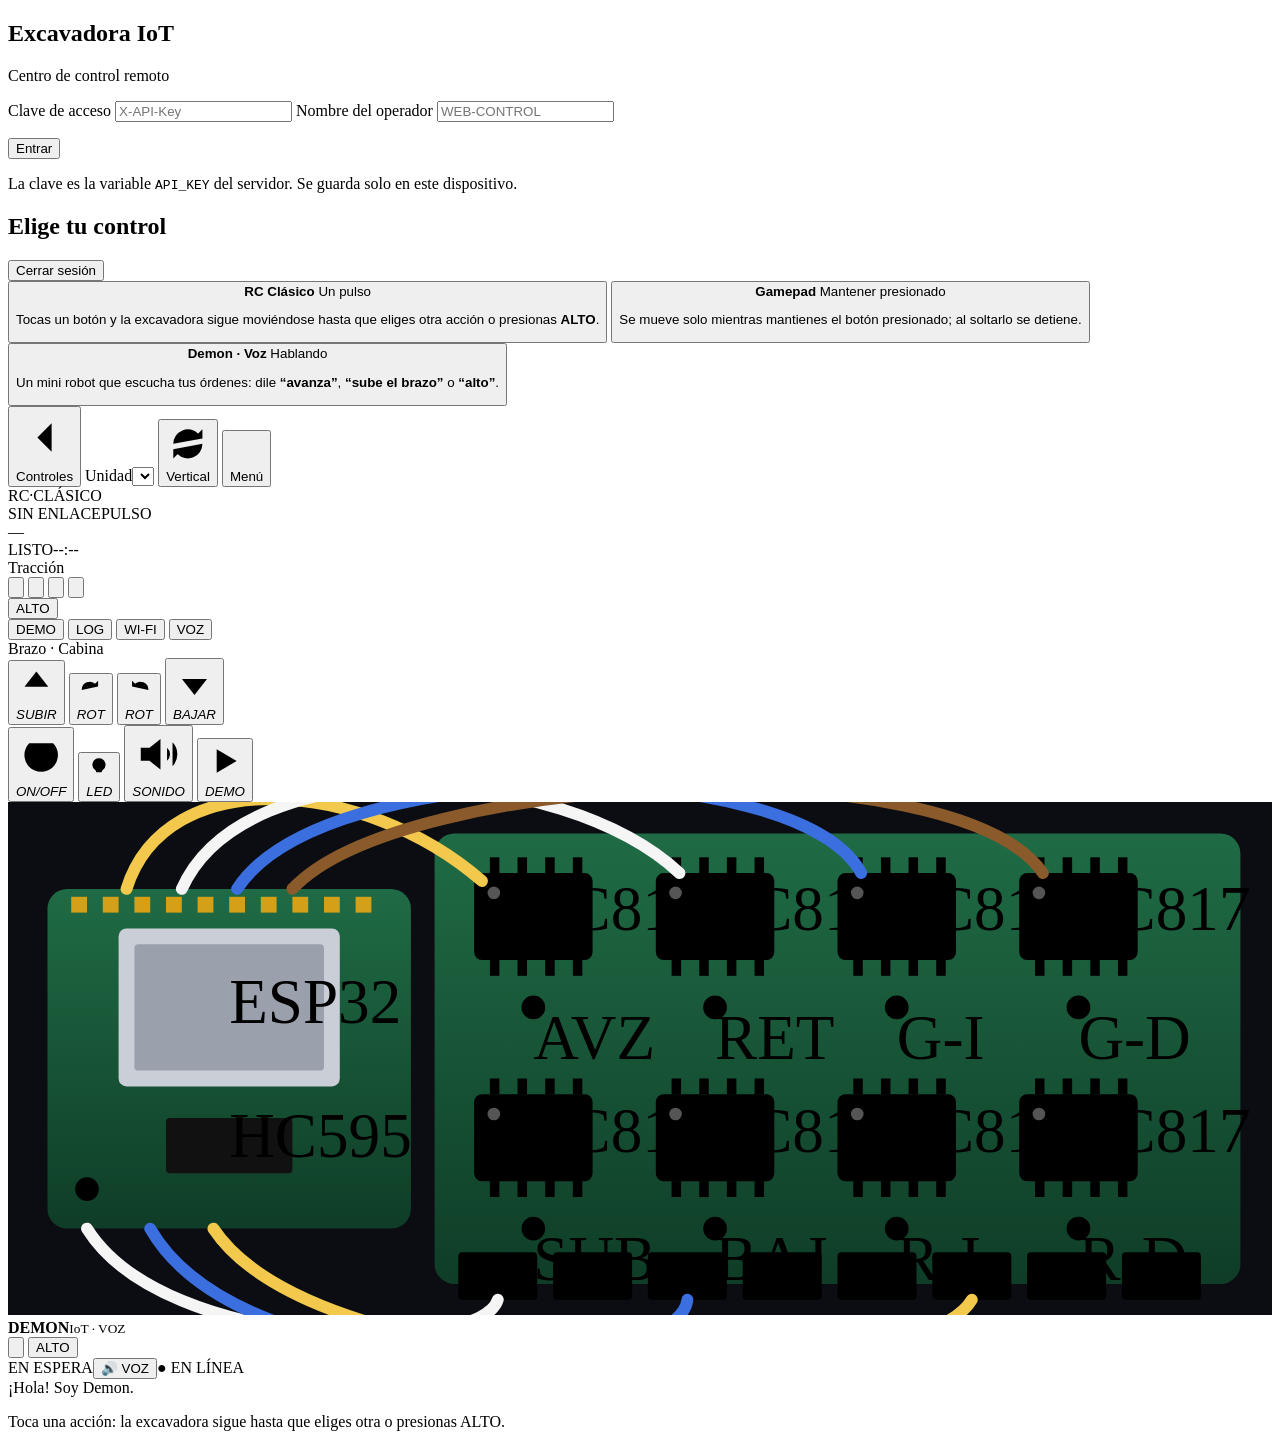
==== app/web/index.html @ 01881ab7 "Demon: saludo (sube la pala 1.5 s y se presenta) y voz más natural Co-Authored-By: Claude Opus 5.5 <" ====
<!doctype html>
<html lang="es">
<head>
  <meta charset="utf-8">
  <meta name="viewport" content="width=device-width, initial-scale=1, viewport-fit=cover, user-scalable=no">
  <meta name="theme-color" content="#05070C">
  <meta name="mobile-web-app-capable" content="yes">
  <meta name="apple-mobile-web-app-capable" content="yes">
  <title>Control Excavadora IoT</title>
  <link rel="icon" href="data:image/svg+xml,%3Csvg xmlns=%22http://www.w3.org/2000/svg%22 viewBox=%220 0 32 32%22%3E%3Crect width=%2232%22 height=%2232%22 rx=%228%22 fill=%22%23D9DDE4%22/%3E%3Ccircle cx=%2216%22 cy=%2216%22 r=%228%22 fill=%22%232250D9%22/%3E%3C/svg%3E">
  <link rel="preconnect" href="https://fonts.googleapis.com">
  <link rel="stylesheet" href="https://fonts.googleapis.com/css2?family=Orbitron:wght@500;700;800&family=Inter:wght@400;500;600;700&family=JetBrains+Mono:wght@500;700&display=swap">
  <link rel="stylesheet" href="/control/app.css?v=16">
</head>
<body data-pantalla="login" data-control="rc" data-orient="h">

  <!-- ===================== LOGIN ===================== -->
  <section class="pantalla login" id="pantalla-login" aria-labelledby="login-titulo">
    <form class="login-tarjeta" id="form-login" autocomplete="off">
      <div class="login-marca">
        <span class="login-logo" aria-hidden="true"><i></i></span>
        <div>
          <h1 id="login-titulo">Excavadora IoT</h1>
          <p>Centro de control remoto</p>
        </div>
      </div>
      <label class="campo" for="login-clave">
        <span>Clave de acceso</span>
        <input id="login-clave" type="password" placeholder="X-API-Key" required autocomplete="current-password">
      </label>
      <label class="campo" for="login-origen">
        <span>Nombre del operador</span>
        <input id="login-origen" type="text" maxlength="30" placeholder="WEB-CONTROL">
      </label>
      <p class="login-error" id="login-error" role="alert"></p>
      <button type="submit" class="btn-azul" id="login-entrar">Entrar</button>
      <p class="login-nota">La clave es la variable <code>API_KEY</code> del servidor. Se guarda solo en este dispositivo.</p>
    </form>
  </section>

  <!-- ===================== SELECTOR ===================== -->
  <section class="pantalla selector" id="pantalla-selector" aria-labelledby="sel-titulo">
    <header class="selector-cab">
      <h1 id="sel-titulo">Elige tu control</h1>
      <button type="button" class="btn-texto" data-accion="salir">Cerrar sesión</button>
    </header>
    <div class="selector-opciones">
      <button type="button" class="opcion" data-elegir="rc">
        <span class="mini mini-rc" aria-hidden="true"><i class="ant"></i><i class="pad"></i><i class="pad d"></i><i class="pant"></i></span>
        <strong>RC Clásico</strong>
        <span class="opcion-modo">Un pulso</span>
        <p>Tocas un botón y la excavadora sigue moviéndose hasta que eliges otra acción o presionas <b>ALTO</b>.</p>
      </button>
      <button type="button" class="opcion" data-elegir="pad">
        <span class="mini mini-pad" aria-hidden="true"><i class="pad"></i><i class="bot"></i><i class="pant"></i></span>
        <strong>Gamepad</strong>
        <span class="opcion-modo">Mantener presionado</span>
        <p>Se mueve solo mientras mantienes el botón presionado; al soltarlo se detiene.</p>
      </button>
      <button type="button" class="opcion" data-elegir="voz">
        <span class="mini mini-voz" aria-hidden="true"><i class="ojo-m"></i><i class="ojo-m d"></i><i class="vent"></i></span>
        <strong>Demon · Voz</strong>
        <span class="opcion-modo">Hablando</span>
        <p>Un mini robot que escucha tus órdenes: dile <b>“avanza”</b>, <b>“sube el brazo”</b> o <b>“alto”</b>.</p>
      </button>
    </div>
  </section>

  <!-- ===================== CONTROL ===================== -->
  <section class="pantalla control" id="pantalla-control" aria-label="Control remoto">
    <div class="escena" id="escena">
      <header class="barra">
        <button type="button" class="chip" data-accion="cambiar" aria-label="Cambiar de control">
          <svg viewBox="0 0 24 24"><path d="M15 6l-6 6 6 6"/></svg><span>Controles</span>
        </button>
        <label class="chip chip-select" for="vehiculo"><span class="sr">Unidad</span><select id="vehiculo"></select></label>
        <button type="button" class="chip" data-accion="girar" aria-label="Girar el control">
          <svg viewBox="0 0 24 24"><path d="M4 12a8 8 0 0 1 13.7-5.6L20 9M20 4v5h-5M20 12a8 8 0 0 1-13.7 5.6L4 15M4 20v-5h5"/></svg><span id="txt-girar">Vertical</span>
        </button>
        <button type="button" class="chip" data-accion="hoja" data-tab="demos" aria-label="Rutinas y bitácora">
          <svg viewBox="0 0 24 24"><path d="M4 6h16M4 12h16M4 18h10"/></svg><span>Menú</span>
        </button>
      </header>

      <div class="remoto" id="remoto">
        <i class="antena" aria-hidden="true"><b></b></i>
        <div class="carcasa">
          <span class="led" id="led" aria-hidden="true"></span>
          <span class="marca-control" id="marca-control">RC·CLÁSICO</span>

          <!-- Pantalla LCD -->
          <div class="lcd" id="lcd" aria-live="polite">
            <div class="lcd-fila"><span id="lcd-enlace">SIN ENLACE</span><span id="lcd-modo">PULSO</span></div>
            <div class="lcd-cmd" id="lcd-cmd">—</div>
            <div class="lcd-fila"><span id="lcd-info">LISTO</span><span id="lcd-hora">--:--</span></div>
            <div class="lcd-barra"><i id="lcd-barra"></i></div>
          </div>

          <!-- Tracción -->
          <div class="grupo grupo-traccion">
            <span class="grupo-titulo">Tracción</span>
            <div class="cruz">
              <button type="button" class="tecla t-arr" data-cmd="AVANZAR" aria-label="Avanzar"><svg viewBox="0 0 24 24"><path d="M12 5l7 9H5z"/></svg></button>
              <button type="button" class="tecla t-izq" data-cmd="GIRAR_IZQUIERDA" aria-label="Girar a la izquierda"><svg viewBox="0 0 24 24"><path d="M5 12l9-7v14z"/></svg></button>
              <span class="cruz-centro" aria-hidden="true"></span>
              <button type="button" class="tecla t-der" data-cmd="GIRAR_DERECHA" aria-label="Girar a la derecha"><svg viewBox="0 0 24 24"><path d="M19 12l-9 7V5z"/></svg></button>
              <button type="button" class="tecla t-aba" data-cmd="RETROCEDER" aria-label="Retroceder"><svg viewBox="0 0 24 24"><path d="M12 19l-7-9h14z"/></svg></button>
            </div>
          </div>

          <!-- Centro -->
          <div class="grupo grupo-centro">
            <button type="button" class="alto" data-cmd="DETENER" aria-label="Alto: detener todo"><span>ALTO</span></button>
            <div class="mini-botones">
              <button type="button" class="pildora" data-accion="hoja" data-tab="demos">DEMO</button>
              <button type="button" class="pildora" data-accion="hoja" data-tab="historial">LOG</button>
              <button type="button" class="pildora" data-accion="wifi" aria-label="Borrar el Wi-Fi guardado en la excavadora">WI-FI</button>
              <button type="button" class="pildora pildora-voz" data-accion="voz" aria-pressed="false" aria-label="Control por voz">VOZ</button>
            </div>
          </div>

          <!-- Brazo y cabina -->
          <div class="grupo grupo-brazo">
            <span class="grupo-titulo">Brazo · Cabina</span>
            <div class="cruz cruz-brazo">
              <button type="button" class="tecla b-arr" data-cmd="SUBIR_BRAZO" aria-label="Subir brazo"><svg viewBox="0 0 24 24"><path d="M12 5l7 9H5z"/></svg><em>SUBIR</em></button>
              <button type="button" class="tecla b-izq" data-cmd="ROTAR_IZQUIERDA" aria-label="Rotar cabina a la izquierda"><svg viewBox="0 0 24 24"><path d="M4 12a7 7 0 0 1 12-5l2 2M18 4v5h-5"/></svg><em>ROT</em></button>
              <span class="cruz-centro" aria-hidden="true"></span>
              <button type="button" class="tecla b-der" data-cmd="ROTAR_DERECHA" aria-label="Rotar cabina a la derecha"><svg viewBox="0 0 24 24"><path d="M20 12a7 7 0 0 0-12-5L6 9M6 4v5h5"/></svg><em>ROT</em></button>
              <button type="button" class="tecla b-aba" data-cmd="BAJAR_BRAZO" aria-label="Bajar brazo"><svg viewBox="0 0 24 24"><path d="M12 19l-7-9h14z"/></svg><em>BAJAR</em></button>
            </div>
          </div>

          <!-- Funciones del control físico (2.º 74HC595): un toque corto, como presionar el botón -->
          <div class="funciones">
            <button type="button" class="funcion" data-cmd="ENCENDER" data-sostener aria-label="Encender o apagar (mantén presionado para apagar)"><svg viewBox="0 0 24 24"><path d="M12 3v9M6.3 6.3a8 8 0 1 0 11.4 0"/></svg><em>ON/OFF</em></button>
            <button type="button" class="funcion" data-cmd="LUCES" data-toque aria-label="Luces"><svg viewBox="0 0 24 24"><path d="M9 18h6M10 21h4M12 3a6 6 0 0 0-3.5 10.9c.6.5 1 1.2 1 2.1h5c0-.9.4-1.6 1-2.1A6 6 0 0 0 12 3z"/></svg><em>LED</em></button>
            <button type="button" class="funcion" data-cmd="SONIDO" data-toque aria-label="Sonido"><svg viewBox="0 0 24 24"><path d="M4 9v6h4l5 4V5L8 9zM16 9a4 4 0 0 1 0 6M18.5 6.5a8 8 0 0 1 0 11"/></svg><em>SONIDO</em></button>
            <button type="button" class="funcion" data-cmd="DEMO_FISICA" data-toque aria-label="Demo aleatoria infinita: sigue hasta tocar otro botón o ALTO"><svg viewBox="0 0 24 24"><path d="M7 5v14l12-7z"/></svg><em>DEMO</em></button>
          </div>
        </div>
      </div>

      <!-- ===== Control por voz: robot "Demon" (solo se ve con data-control="voz") ===== -->
      <div class="robot-escena" id="robot-escena">
        <div class="robot" id="robot" data-estado="reposo" data-mira="">
          <div class="robot-antena" aria-hidden="true"><i></i></div>
          <div class="robot-cuerpo">
            <div class="robot-tornillos" aria-hidden="true"><i></i><i></i><i></i><i></i></div>
            <div class="robot-cara" aria-hidden="true">
              <div class="ojo"><i class="brillo"></i></div>
              <div class="ojo"><i class="brillo"></i></div>
              <span class="mejilla izq"></span><span class="mejilla der"></span>
              <span class="boca"></span>
            </div>
            <div class="robot-ventana" aria-label="Interior: ESP32, 74HC595 y optoacopladores">
              <svg viewBox="0 0 320 130" preserveAspectRatio="xMidYMid slice" aria-hidden="true">
                <defs>
                  <linearGradient id="pcb" x1="0" y1="0" x2="0" y2="1"><stop offset="0" stop-color="#1f6b45"/><stop offset="1" stop-color="#0f3d27"/></linearGradient>
                </defs>
                <rect width="320" height="130" fill="#0b0d12"/>
                <!-- placa del ESP32 -->
                <g transform="translate(10 22)">
                  <rect width="92" height="86" rx="5" fill="url(#pcb)"/>
                  <rect x="18" y="10" width="56" height="40" rx="2" fill="#c9ced7"/><rect x="22" y="14" width="48" height="32" rx="1" fill="#9aa1ad"/>
                  <text x="46" y="34" class="chip-et">ESP32</text>
                  <rect x="30" y="58" width="32" height="14" rx="1" fill="#111"/><text x="46" y="68" class="chip-et chico">HC595</text>
                  <circle class="esp-led" cx="10" cy="76" r="3"/>
                  <g fill="#d4a017"><rect x="6" y="2" width="4" height="4"/><rect x="14" y="2" width="4" height="4"/><rect x="22" y="2" width="4" height="4"/><rect x="30" y="2" width="4" height="4"/><rect x="38" y="2" width="4" height="4"/><rect x="46" y="2" width="4" height="4"/><rect x="54" y="2" width="4" height="4"/><rect x="62" y="2" width="4" height="4"/><rect x="70" y="2" width="4" height="4"/><rect x="78" y="2" width="4" height="4"/></g>
                </g>
                <!-- placa de optoacopladores -->
                <rect x="108" y="8" width="204" height="114" rx="5" fill="url(#pcb)"/>
                <g class="opto" data-opto="AVANZAR" transform="translate(118 18)"><rect class="opto-cuerpo" width="30" height="22" rx="2"/><circle cx="5" cy="5" r="1.6" fill="#555"/><text x="15" y="14.5">PC817</text><rect class="pata" x="4" y="-4" width="2.4" height="4"/><rect class="pata" x="4" y="22" width="2.4" height="4"/><rect class="pata" x="11" y="-4" width="2.4" height="4"/><rect class="pata" x="11" y="22" width="2.4" height="4"/><rect class="pata" x="18" y="-4" width="2.4" height="4"/><rect class="pata" x="18" y="22" width="2.4" height="4"/><rect class="pata" x="25" y="-4" width="2.4" height="4"/><rect class="pata" x="25" y="22" width="2.4" height="4"/><circle class="opto-led" cx="15" cy="34" r="3"/><text class="opto-et" x="15" y="47">AVZ</text></g><g class="opto" data-opto="RETROCEDER" transform="translate(164 18)"><rect class="opto-cuerpo" width="30" height="22" rx="2"/><circle cx="5" cy="5" r="1.6" fill="#555"/><text x="15" y="14.5">PC817</text><rect class="pata" x="4" y="-4" width="2.4" height="4"/><rect class="pata" x="4" y="22" width="2.4" height="4"/><rect class="pata" x="11" y="-4" width="2.4" height="4"/><rect class="pata" x="11" y="22" width="2.4" height="4"/><rect class="pata" x="18" y="-4" width="2.4" height="4"/><rect class="pata" x="18" y="22" width="2.4" height="4"/><rect class="pata" x="25" y="-4" width="2.4" height="4"/><rect class="pata" x="25" y="22" width="2.4" height="4"/><circle class="opto-led" cx="15" cy="34" r="3"/><text class="opto-et" x="15" y="47">RET</text></g><g class="opto" data-opto="GIRAR_IZQUIERDA" transform="translate(210 18)"><rect class="opto-cuerpo" width="30" height="22" rx="2"/><circle cx="5" cy="5" r="1.6" fill="#555"/><text x="15" y="14.5">PC817</text><rect class="pata" x="4" y="-4" width="2.4" height="4"/><rect class="pata" x="4" y="22" width="2.4" height="4"/><rect class="pata" x="11" y="-4" width="2.4" height="4"/><rect class="pata" x="11" y="22" width="2.4" height="4"/><rect class="pata" x="18" y="-4" width="2.4" height="4"/><rect class="pata" x="18" y="22" width="2.4" height="4"/><rect class="pata" x="25" y="-4" width="2.4" height="4"/><rect class="pata" x="25" y="22" width="2.4" height="4"/><circle class="opto-led" cx="15" cy="34" r="3"/><text class="opto-et" x="15" y="47">G-I</text></g><g class="opto" data-opto="GIRAR_DERECHA" transform="translate(256 18)"><rect class="opto-cuerpo" width="30" height="22" rx="2"/><circle cx="5" cy="5" r="1.6" fill="#555"/><text x="15" y="14.5">PC817</text><rect class="pata" x="4" y="-4" width="2.4" height="4"/><rect class="pata" x="4" y="22" width="2.4" height="4"/><rect class="pata" x="11" y="-4" width="2.4" height="4"/><rect class="pata" x="11" y="22" width="2.4" height="4"/><rect class="pata" x="18" y="-4" width="2.4" height="4"/><rect class="pata" x="18" y="22" width="2.4" height="4"/><rect class="pata" x="25" y="-4" width="2.4" height="4"/><rect class="pata" x="25" y="22" width="2.4" height="4"/><circle class="opto-led" cx="15" cy="34" r="3"/><text class="opto-et" x="15" y="47">G-D</text></g><g class="opto" data-opto="SUBIR_BRAZO" transform="translate(118 74)"><rect class="opto-cuerpo" width="30" height="22" rx="2"/><circle cx="5" cy="5" r="1.6" fill="#555"/><text x="15" y="14.5">PC817</text><rect class="pata" x="4" y="-4" width="2.4" height="4"/><rect class="pata" x="4" y="22" width="2.4" height="4"/><rect class="pata" x="11" y="-4" width="2.4" height="4"/><rect class="pata" x="11" y="22" width="2.4" height="4"/><rect class="pata" x="18" y="-4" width="2.4" height="4"/><rect class="pata" x="18" y="22" width="2.4" height="4"/><rect class="pata" x="25" y="-4" width="2.4" height="4"/><rect class="pata" x="25" y="22" width="2.4" height="4"/><circle class="opto-led" cx="15" cy="34" r="3"/><text class="opto-et" x="15" y="47">SUB</text></g><g class="opto" data-opto="BAJAR_BRAZO" transform="translate(164 74)"><rect class="opto-cuerpo" width="30" height="22" rx="2"/><circle cx="5" cy="5" r="1.6" fill="#555"/><text x="15" y="14.5">PC817</text><rect class="pata" x="4" y="-4" width="2.4" height="4"/><rect class="pata" x="4" y="22" width="2.4" height="4"/><rect class="pata" x="11" y="-4" width="2.4" height="4"/><rect class="pata" x="11" y="22" width="2.4" height="4"/><rect class="pata" x="18" y="-4" width="2.4" height="4"/><rect class="pata" x="18" y="22" width="2.4" height="4"/><rect class="pata" x="25" y="-4" width="2.4" height="4"/><rect class="pata" x="25" y="22" width="2.4" height="4"/><circle class="opto-led" cx="15" cy="34" r="3"/><text class="opto-et" x="15" y="47">BAJ</text></g><g class="opto" data-opto="ROTAR_IZQUIERDA" transform="translate(210 74)"><rect class="opto-cuerpo" width="30" height="22" rx="2"/><circle cx="5" cy="5" r="1.6" fill="#555"/><text x="15" y="14.5">PC817</text><rect class="pata" x="4" y="-4" width="2.4" height="4"/><rect class="pata" x="4" y="22" width="2.4" height="4"/><rect class="pata" x="11" y="-4" width="2.4" height="4"/><rect class="pata" x="11" y="22" width="2.4" height="4"/><rect class="pata" x="18" y="-4" width="2.4" height="4"/><rect class="pata" x="18" y="22" width="2.4" height="4"/><rect class="pata" x="25" y="-4" width="2.4" height="4"/><rect class="pata" x="25" y="22" width="2.4" height="4"/><circle class="opto-led" cx="15" cy="34" r="3"/><text class="opto-et" x="15" y="47">R-I</text></g><g class="opto" data-opto="ROTAR_DERECHA" transform="translate(256 74)"><rect class="opto-cuerpo" width="30" height="22" rx="2"/><circle cx="5" cy="5" r="1.6" fill="#555"/><text x="15" y="14.5">PC817</text><rect class="pata" x="4" y="-4" width="2.4" height="4"/><rect class="pata" x="4" y="22" width="2.4" height="4"/><rect class="pata" x="11" y="-4" width="2.4" height="4"/><rect class="pata" x="11" y="22" width="2.4" height="4"/><rect class="pata" x="18" y="-4" width="2.4" height="4"/><rect class="pata" x="18" y="22" width="2.4" height="4"/><rect class="pata" x="25" y="-4" width="2.4" height="4"/><rect class="pata" x="25" y="22" width="2.4" height="4"/><circle class="opto-led" cx="15" cy="34" r="3"/><text class="opto-et" x="15" y="47">R-D</text></g>
                <!-- clemas verdes -->
                <g class="clemas"><rect x="114" y="114" width="20" height="12" rx="1"/><rect x="138" y="114" width="20" height="12" rx="1"/><rect x="162" y="114" width="20" height="12" rx="1"/><rect x="186" y="114" width="20" height="12" rx="1"/><rect x="210" y="114" width="20" height="12" rx="1"/><rect x="234" y="114" width="20" height="12" rx="1"/><rect x="258" y="114" width="20" height="12" rx="1"/><rect x="282" y="114" width="20" height="12" rx="1"/></g>
                <!-- cables -->
                <g class="cables" fill="none" stroke-linecap="round" stroke-width="3">
                  <path stroke="#f2c94c" d="M30 22 C 40 -10, 90 -6, 120 20"/>
                  <path stroke="#f5f5f5" d="M44 22 C 60 -14, 140 -10, 170 18"/>
                  <path stroke="#3b6fe0" d="M58 22 C 80 -12, 200 -12, 216 18"/>
                  <path stroke="#8a5a2b" d="M72 22 C 100 -8, 240 -14, 262 18"/>
                  <path stroke="#f5f5f5" d="M20 108 C 40 140, 120 140, 124 126"/>
                  <path stroke="#3b6fe0" d="M36 108 C 60 150, 170 146, 172 126"/>
                  <path stroke="#f2c94c" d="M52 108 C 80 150, 230 150, 244 126"/>
                </g>
              </svg>
              <i class="reflejo" aria-hidden="true"></i>
            </div>
            <div class="robot-placa"><span class="robot-led" aria-hidden="true"></span><b>DEMON</b><small>IoT · VOZ</small></div>
          </div>
          <div class="robot-sombra" aria-hidden="true"></div>
        </div>


        <div class="robot-controles">
          <button type="button" class="robot-mic" data-accion="voz" aria-pressed="false" aria-label="Escuchar orden de voz">
            <span class="ondas" aria-hidden="true"><i></i><i></i><i></i></span>
            <svg viewBox="0 0 24 24" aria-hidden="true"><rect x="9" y="3" width="6" height="11" rx="3"/><path d="M5 11a7 7 0 0 0 14 0M12 18v3"/></svg>
          </button>
          <button type="button" class="robot-alto" data-accion="robot-alto" aria-label="Alto: detener todo">ALTO</button>
        </div>
        <div class="robot-pantalla" role="status" aria-live="polite">
          <div class="rp-fila"><span id="robot-estado">EN ESPERA</span><span class="rp-der"><button type="button" class="rp-voz" data-accion="robot-voz" aria-pressed="true" aria-label="Voz de Demon">🔊 VOZ</button><span id="robot-enlace">● EN LÍNEA</span></span></div>
          <div id="robot-dice">¡Hola! Soy Demon.</div>
        </div>
      </div>
      <p class="voz-barra" id="voz-barra" hidden><span class="voz-punto"></span><span id="voz-texto">Escuchando… di una orden</span></p>
      <p class="ayuda" id="ayuda">Toca una acción: la excavadora sigue hasta que eliges otra o presionas ALTO.</p>
    </div>
  </section>

  <!-- ===================== HOJA: DEMO / HISTORIAL ===================== -->
  <div class="hoja-fondo" id="hoja-fondo" hidden></div>
  <aside class="hoja" id="hoja" hidden aria-label="Rutinas y bitácora">
    <div class="hoja-cab">
      <div class="tabs" role="tablist">
        <button type="button" role="tab" class="tab" data-tab="demos" aria-selected="true">Rutinas DEMO</button>
        <button type="button" role="tab" class="tab" data-tab="historial" aria-selected="false">Historial</button>
        <button type="button" role="tab" class="tab" data-tab="eventos" aria-selected="false">En vivo</button>
      </div>
      <button type="button" class="cerrar" data-accion="cerrar-hoja" aria-label="Cerrar">×</button>
    </div>
    <div class="hoja-cuerpo">
      <div data-panel="demos">
        <button type="button" class="btn-cancelar" id="btn-cancelar" hidden>Cancelar DEMO en curso</button>
        <ul class="lista" id="lista-demos"></ul>
      </div>
      <ol class="lista registros" data-panel="historial" id="lista-historial" hidden></ol>
      <ol class="lista registros" data-panel="eventos" id="lista-eventos" hidden></ol>
      <button type="button" class="btn-texto salir-hoja" data-accion="salir">Cerrar sesión</button>
    </div>
  </aside>

  <div class="aviso" id="aviso" role="status" aria-live="polite"></div>
  <script src="/control/app.js?v=25"></script>
</body>
</html>
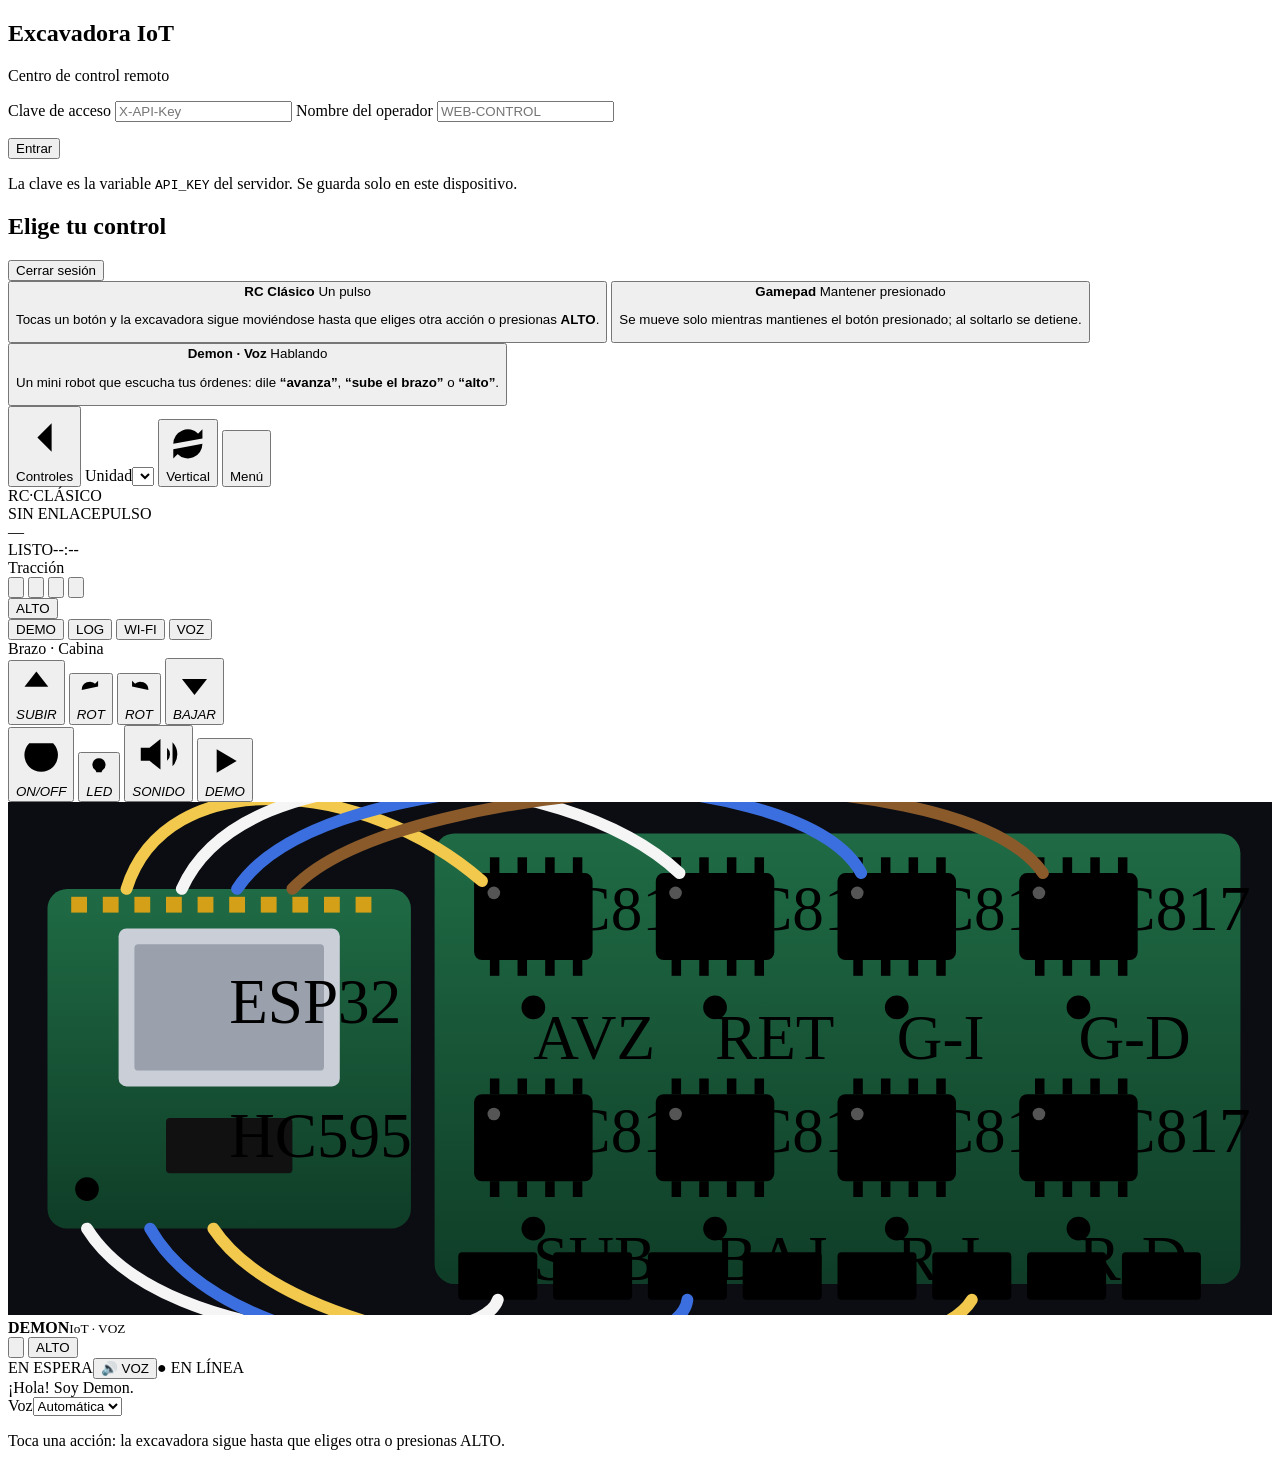
==== commit cefff54e: "Demon: selector con el catálogo de voces en español del aparato Co-Authored-By: Claude Opus 5.5 <nor" ====
--- a/app/web/index.html
+++ b/app/web/index.html
@@ -10,7 +10,7 @@
   <link rel="icon" href="data:image/svg+xml,%3Csvg xmlns=%22http://www.w3.org/2000/svg%22 viewBox=%220 0 32 32%22%3E%3Crect width=%2232%22 height=%2232%22 rx=%228%22 fill=%22%23D9DDE4%22/%3E%3Ccircle cx=%2216%22 cy=%2216%22 r=%228%22 fill=%22%232250D9%22/%3E%3C/svg%3E">
   <link rel="preconnect" href="https://fonts.googleapis.com">
   <link rel="stylesheet" href="https://fonts.googleapis.com/css2?family=Orbitron:wght@500;700;800&family=Inter:wght@400;500;600;700&family=JetBrains+Mono:wght@500;700&display=swap">
-  <link rel="stylesheet" href="/control/app.css?v=16">
+  <link rel="stylesheet" href="/control/app.css?v=17">
 </head>
 <body data-pantalla="login" data-control="rc" data-orient="h">
 
@@ -202,6 +202,7 @@
         <div class="robot-pantalla" role="status" aria-live="polite">
           <div class="rp-fila"><span id="robot-estado">EN ESPERA</span><span class="rp-der"><button type="button" class="rp-voz" data-accion="robot-voz" aria-pressed="true" aria-label="Voz de Demon">🔊 VOZ</button><span id="robot-enlace">● EN LÍNEA</span></span></div>
           <div id="robot-dice">¡Hola! Soy Demon.</div>
+          <label class="rp-voces" for="robot-voces"><span>Voz</span><select id="robot-voces"><option value="">Automática</option></select></label>
         </div>
       </div>
       <p class="voz-barra" id="voz-barra" hidden><span class="voz-punto"></span><span id="voz-texto">Escuchando… di una orden</span></p>
@@ -232,6 +233,6 @@
   </aside>
 
   <div class="aviso" id="aviso" role="status" aria-live="polite"></div>
-  <script src="/control/app.js?v=25"></script>
+  <script src="/control/app.js?v=26"></script>
 </body>
 </html>
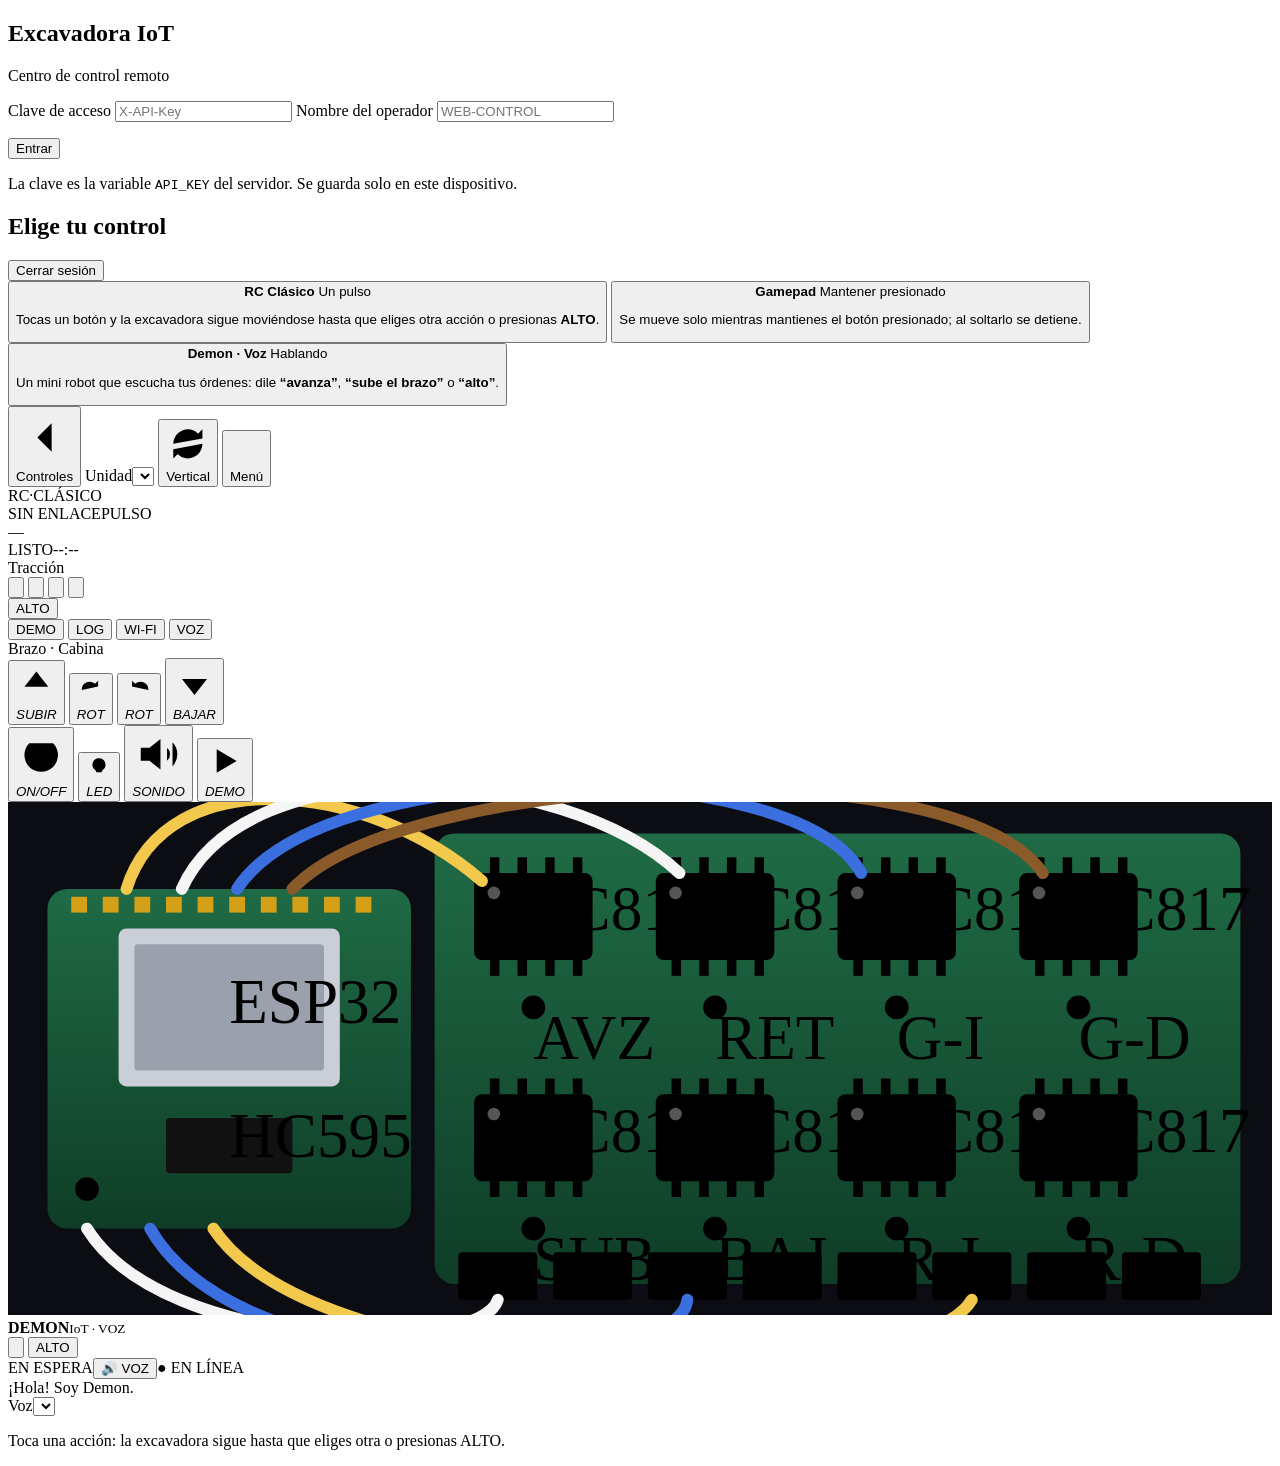
==== commit 48db997d: "Demon: voces IA con Gemini TTS (POST /voz/hablar, caché) y respaldo a la voz del aparato Co-Authored" ====
--- a/app/web/index.html
+++ b/app/web/index.html
@@ -202,7 +202,7 @@
         <div class="robot-pantalla" role="status" aria-live="polite">
           <div class="rp-fila"><span id="robot-estado">EN ESPERA</span><span class="rp-der"><button type="button" class="rp-voz" data-accion="robot-voz" aria-pressed="true" aria-label="Voz de Demon">🔊 VOZ</button><span id="robot-enlace">● EN LÍNEA</span></span></div>
           <div id="robot-dice">¡Hola! Soy Demon.</div>
-          <label class="rp-voces" for="robot-voces"><span>Voz</span><select id="robot-voces"><option value="">Automática</option></select></label>
+          <label class="rp-voces" for="robot-voces"><span>Voz</span><select id="robot-voces"></select></label>
         </div>
       </div>
       <p class="voz-barra" id="voz-barra" hidden><span class="voz-punto"></span><span id="voz-texto">Escuchando… di una orden</span></p>
@@ -233,6 +233,6 @@
   </aside>
 
   <div class="aviso" id="aviso" role="status" aria-live="polite"></div>
-  <script src="/control/app.js?v=26"></script>
+  <script src="/control/app.js?v=27"></script>
 </body>
 </html>
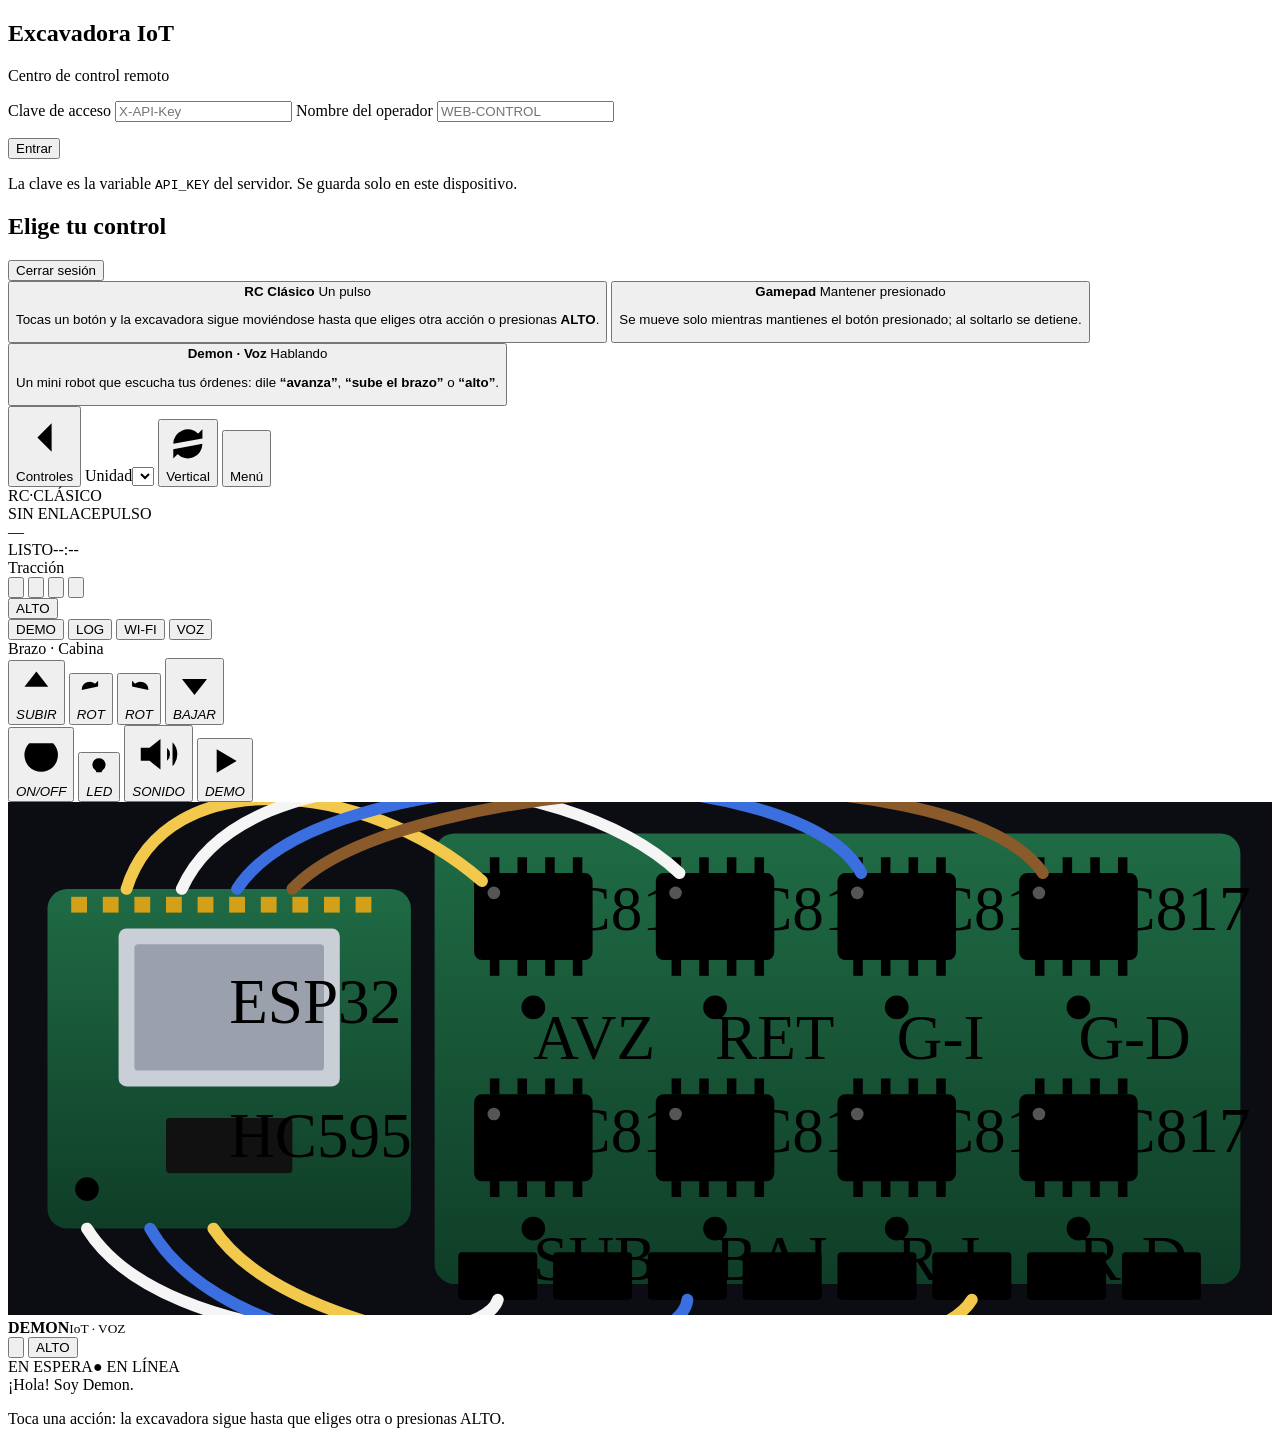
==== commit df428127: "Demon: quitar la voz (síntesis, voces IA y selector); solo escucha y se mueve Co-Authored-By: Claude" ====
--- a/app/web/index.html
+++ b/app/web/index.html
@@ -200,9 +200,8 @@
           <button type="button" class="robot-alto" data-accion="robot-alto" aria-label="Alto: detener todo">ALTO</button>
         </div>
         <div class="robot-pantalla" role="status" aria-live="polite">
-          <div class="rp-fila"><span id="robot-estado">EN ESPERA</span><span class="rp-der"><button type="button" class="rp-voz" data-accion="robot-voz" aria-pressed="true" aria-label="Voz de Demon">🔊 VOZ</button><span id="robot-enlace">● EN LÍNEA</span></span></div>
+          <div class="rp-fila"><span id="robot-estado">EN ESPERA</span><span id="robot-enlace">● EN LÍNEA</span></div>
           <div id="robot-dice">¡Hola! Soy Demon.</div>
-          <label class="rp-voces" for="robot-voces"><span>Voz</span><select id="robot-voces"></select></label>
         </div>
       </div>
       <p class="voz-barra" id="voz-barra" hidden><span class="voz-punto"></span><span id="voz-texto">Escuchando… di una orden</span></p>
@@ -233,6 +232,6 @@
   </aside>
 
   <div class="aviso" id="aviso" role="status" aria-live="polite"></div>
-  <script src="/control/app.js?v=27"></script>
+  <script src="/control/app.js?v=30"></script>
 </body>
 </html>
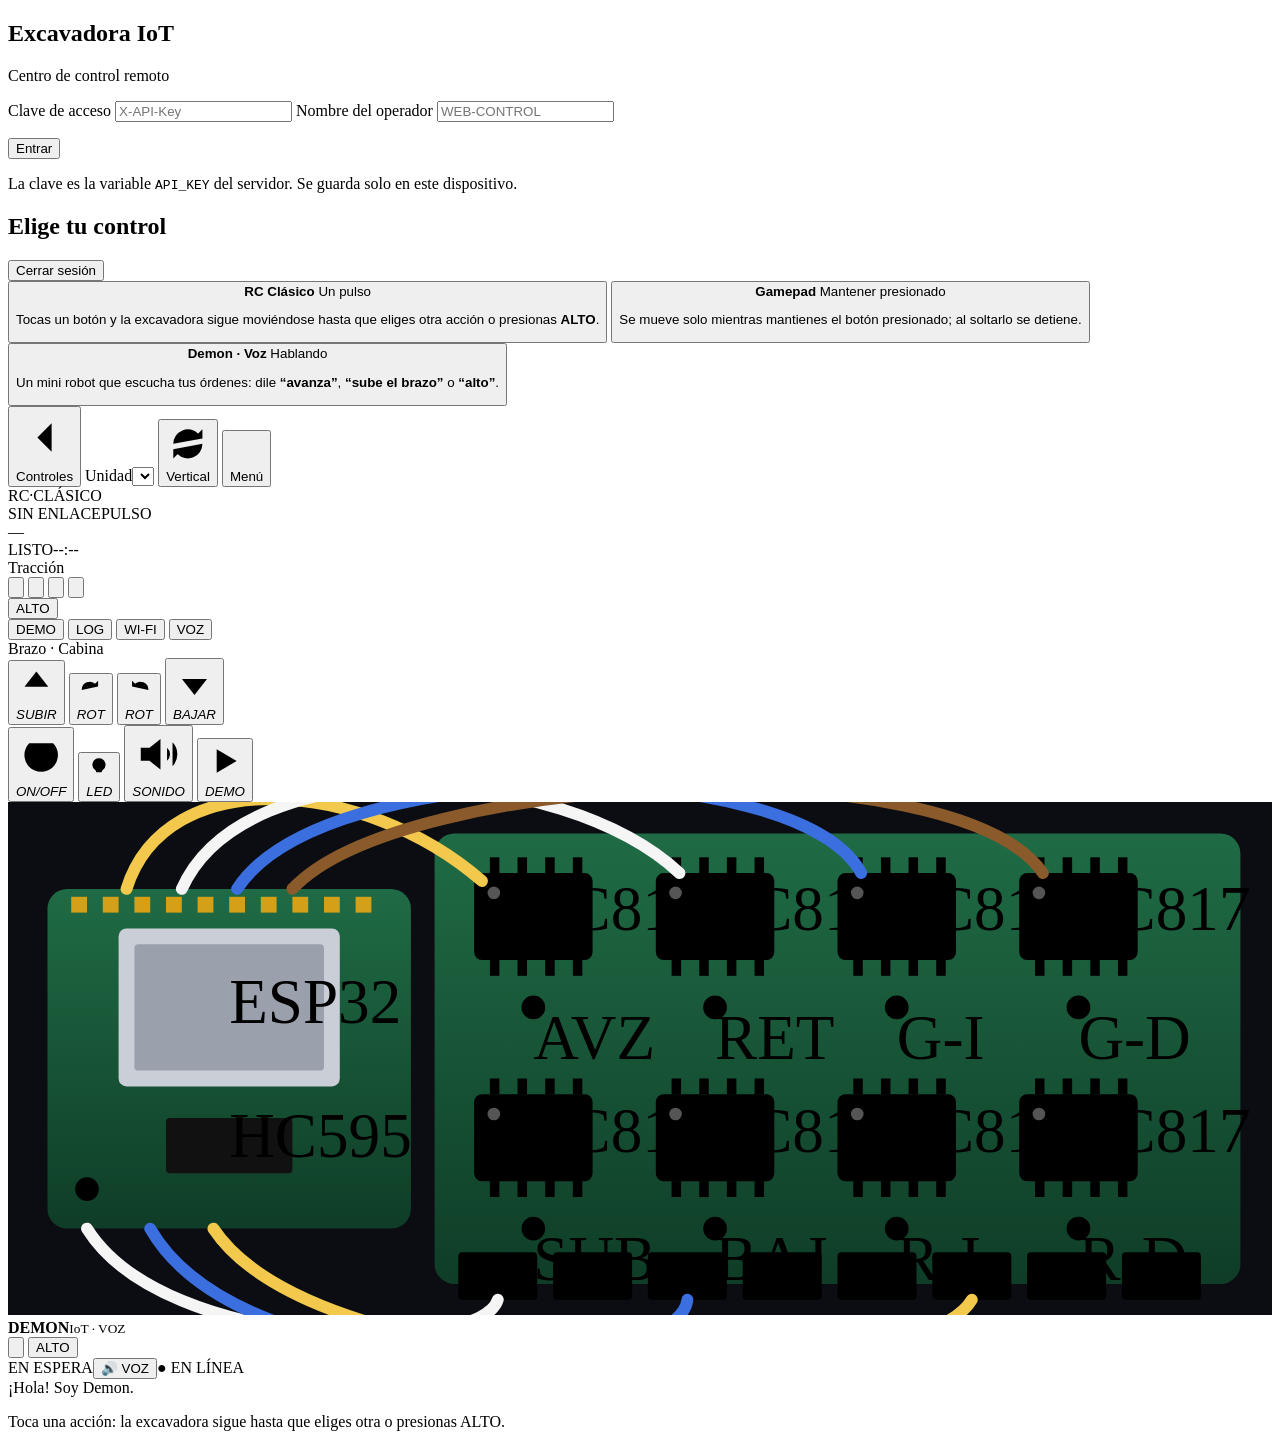
==== commit 602a518d: "Demon: vuelve a hablar con la voz por defecto del aparato (sin selector ni voces IA) Co-Authored-By:" ====
--- a/app/web/index.html
+++ b/app/web/index.html
@@ -10,7 +10,7 @@
   <link rel="icon" href="data:image/svg+xml,%3Csvg xmlns=%22http://www.w3.org/2000/svg%22 viewBox=%220 0 32 32%22%3E%3Crect width=%2232%22 height=%2232%22 rx=%228%22 fill=%22%23D9DDE4%22/%3E%3Ccircle cx=%2216%22 cy=%2216%22 r=%228%22 fill=%22%232250D9%22/%3E%3C/svg%3E">
   <link rel="preconnect" href="https://fonts.googleapis.com">
   <link rel="stylesheet" href="https://fonts.googleapis.com/css2?family=Orbitron:wght@500;700;800&family=Inter:wght@400;500;600;700&family=JetBrains+Mono:wght@500;700&display=swap">
-  <link rel="stylesheet" href="/control/app.css?v=17">
+  <link rel="stylesheet" href="/control/app.css?v=16">
 </head>
 <body data-pantalla="login" data-control="rc" data-orient="h">
 
@@ -200,7 +200,7 @@
           <button type="button" class="robot-alto" data-accion="robot-alto" aria-label="Alto: detener todo">ALTO</button>
         </div>
         <div class="robot-pantalla" role="status" aria-live="polite">
-          <div class="rp-fila"><span id="robot-estado">EN ESPERA</span><span id="robot-enlace">● EN LÍNEA</span></div>
+          <div class="rp-fila"><span id="robot-estado">EN ESPERA</span><span class="rp-der"><button type="button" class="rp-voz" data-accion="robot-voz" aria-pressed="true" aria-label="Voz de Demon">🔊 VOZ</button><span id="robot-enlace">● EN LÍNEA</span></span></div>
           <div id="robot-dice">¡Hola! Soy Demon.</div>
         </div>
       </div>
@@ -232,6 +232,6 @@
   </aside>
 
   <div class="aviso" id="aviso" role="status" aria-live="polite"></div>
-  <script src="/control/app.js?v=30"></script>
+  <script src="/control/app.js?v=31"></script>
 </body>
 </html>
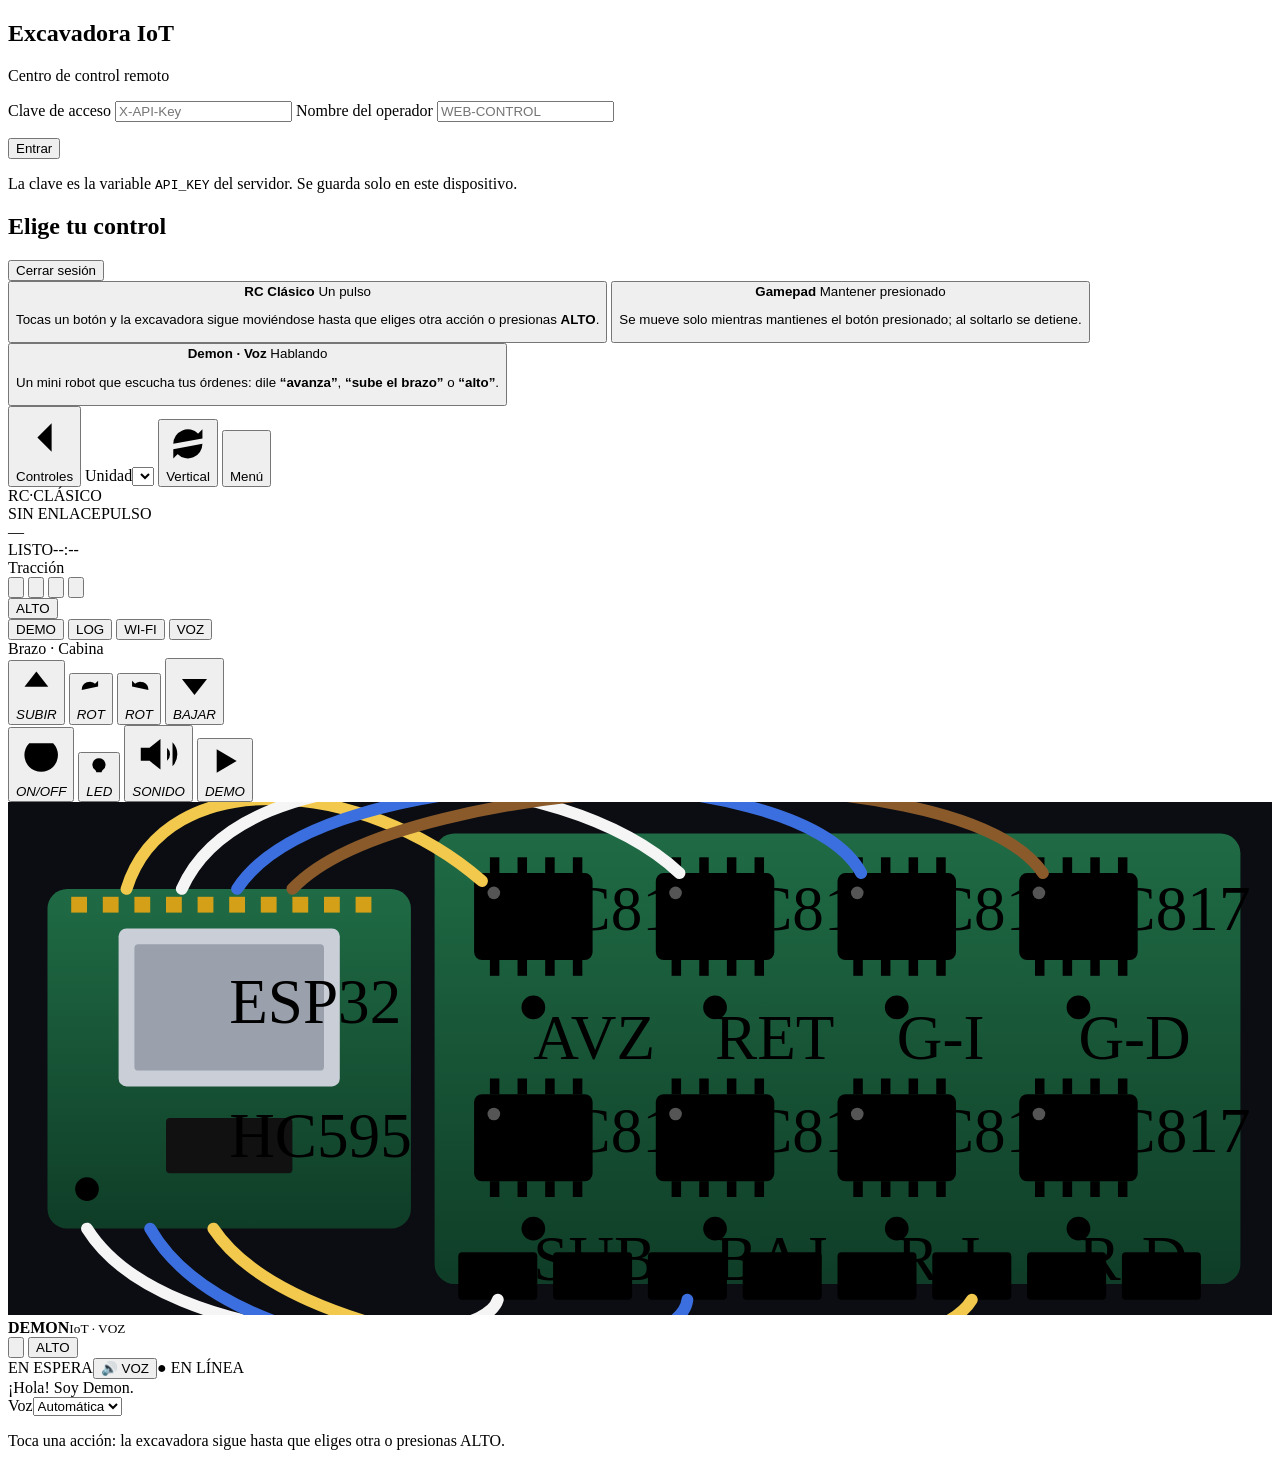
==== commit e71bda51: "Demon: voz del aparato con selector de voces (sin voces IA) Co-Authored-By: Claude Opus 5.5 <noreply" ====
--- a/app/web/index.html
+++ b/app/web/index.html
@@ -10,7 +10,7 @@
   <link rel="icon" href="data:image/svg+xml,%3Csvg xmlns=%22http://www.w3.org/2000/svg%22 viewBox=%220 0 32 32%22%3E%3Crect width=%2232%22 height=%2232%22 rx=%228%22 fill=%22%23D9DDE4%22/%3E%3Ccircle cx=%2216%22 cy=%2216%22 r=%228%22 fill=%22%232250D9%22/%3E%3C/svg%3E">
   <link rel="preconnect" href="https://fonts.googleapis.com">
   <link rel="stylesheet" href="https://fonts.googleapis.com/css2?family=Orbitron:wght@500;700;800&family=Inter:wght@400;500;600;700&family=JetBrains+Mono:wght@500;700&display=swap">
-  <link rel="stylesheet" href="/control/app.css?v=16">
+  <link rel="stylesheet" href="/control/app.css?v=18">
 </head>
 <body data-pantalla="login" data-control="rc" data-orient="h">
 
@@ -202,6 +202,7 @@
         <div class="robot-pantalla" role="status" aria-live="polite">
           <div class="rp-fila"><span id="robot-estado">EN ESPERA</span><span class="rp-der"><button type="button" class="rp-voz" data-accion="robot-voz" aria-pressed="true" aria-label="Voz de Demon">🔊 VOZ</button><span id="robot-enlace">● EN LÍNEA</span></span></div>
           <div id="robot-dice">¡Hola! Soy Demon.</div>
+          <label class="rp-voces" for="robot-voces"><span>Voz</span><select id="robot-voces"><option value="">Automática</option></select></label>
         </div>
       </div>
       <p class="voz-barra" id="voz-barra" hidden><span class="voz-punto"></span><span id="voz-texto">Escuchando… di una orden</span></p>
@@ -232,6 +233,6 @@
   </aside>
 
   <div class="aviso" id="aviso" role="status" aria-live="polite"></div>
-  <script src="/control/app.js?v=31"></script>
+  <script src="/control/app.js?v=32"></script>
 </body>
 </html>
